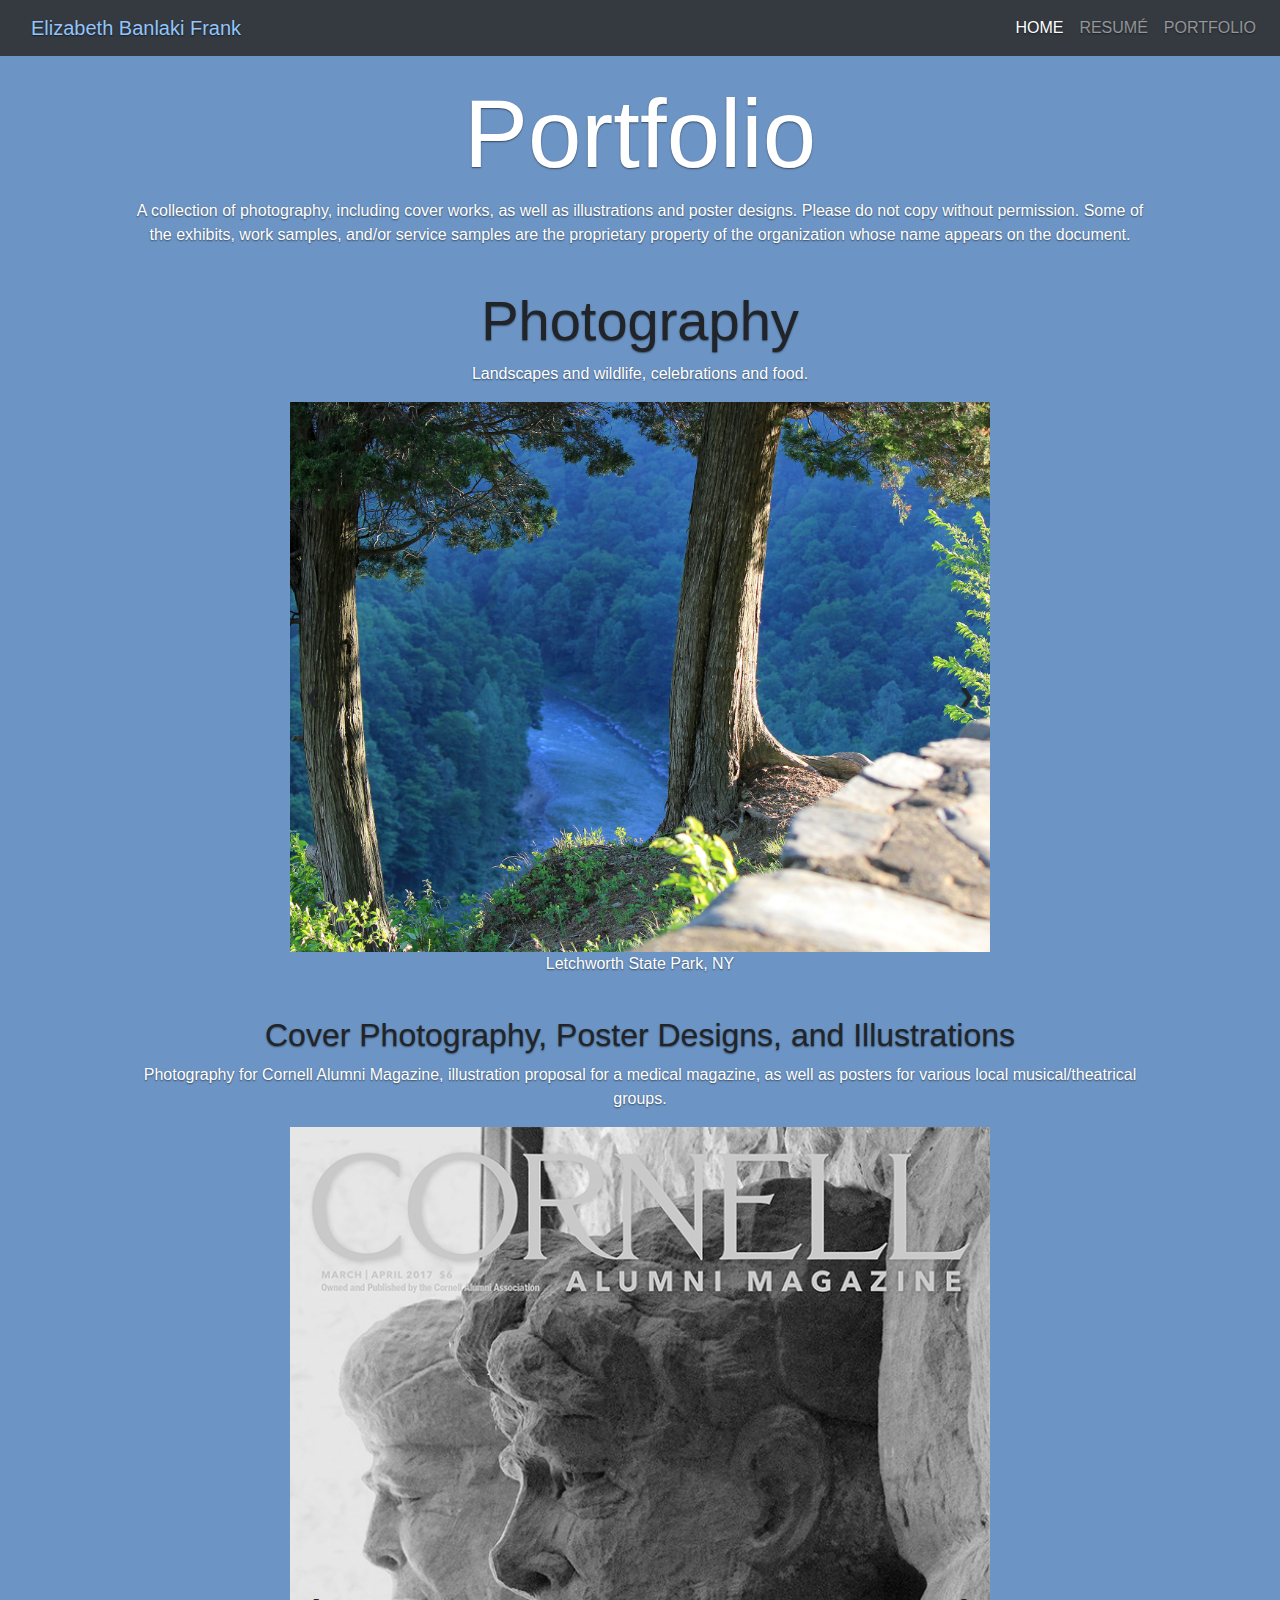
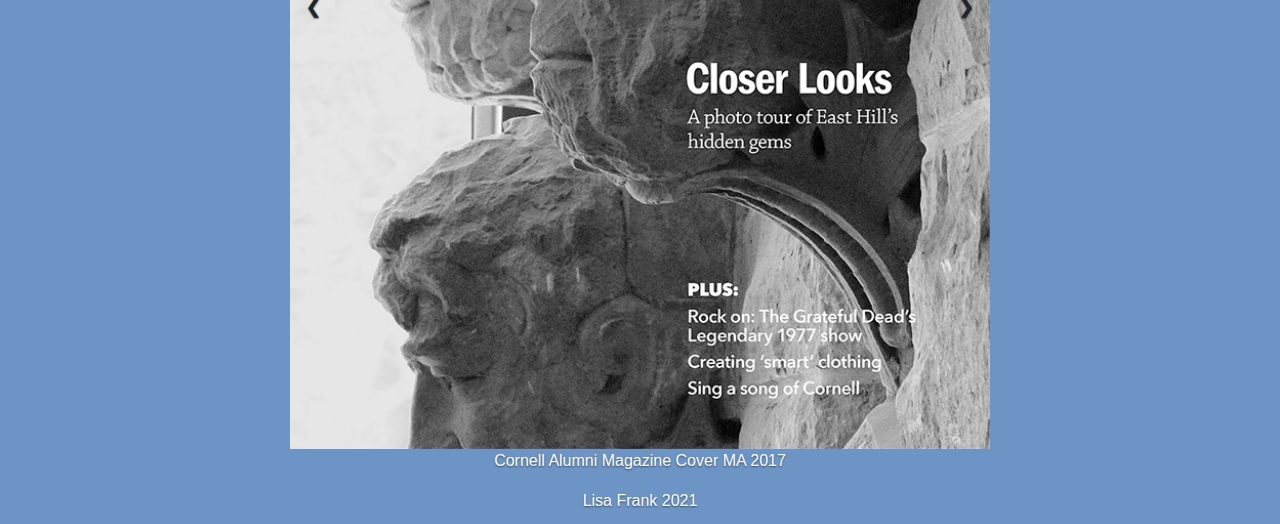
==== portfolio.html @ d2dca25c "Add files via upload" ====
<!doctype html>
<html lang="en">
  <head>
    <meta charset="utf-8">
    <meta name="viewport" content="width=device-width, initial-scale=1">
    <meta name="description" content="">
    
    <title>Elizabeth Frank Portfolio</title>


 <!-- Slideshow container -->
<style>

* {box-sizing: border-box}
.mySlides1, .mySlides2 {display: none}
img {vertical-align: middle;}

/* Slideshow container */
.slideshow-container {
  max-width: 700px;
  position: relative;
  margin: auto;
}

/* Next & previous buttons. Added the webkit etc. at the bottom as requested by validator. */
.prev, .next {
  cursor: pointer;
  position: absolute;
  top: 50%;
  width: auto;
  padding: 16px;
  margin-top: -22px;
  color: white;
  font-weight: bold;
  font-size: 18px;
  transition: 0.6s ease;
  border-radius: 0 3px 3px 0;
  
  -moz-user-select: none;
  -webkit-user-select: none;
  -ms-user-select: none;
  user-select: none;


}

/* Position the "next button" to the right */
.next {
  right: 0;
  border-radius: 3px 0 0 3px;
}

/* On hover, add a grey background color */
.prev:hover, .next:hover {
  background-color: #f1f1f1;
  color: black;
}


/* Caption text */
.text {
  color: #f2f2f2;
  font-size: 15px;
  padding: 8px 12px;
  position: absolute;
  bottom: 8px;
  width: 100%;
  text-align: center;

}

/* Number text (1/3 etc) */
.numbertext {
  color: #f2f2f2;
  font-size: 12px;
  padding: 8px 12px;
  position: absolute;
  top: 0;
}






body {
  margin: 0;
  font-family: Arial, Helvetica, sans-serif;
  background: rgba(29,91,165,.65) !important; 

}

</style>  




<!-- from Bootstrap elements page: Cover Template · Bootstrap v5.1 -->

<link href="https://cdn.jsdelivr.net/npm/bootstrap@5.1.3/dist/css/bootstrap.min.css" rel="stylesheet" integrity="sha384-1BmE4kWBq78iYhFldvKuhfTAU6auU8tT94WrHftjDbrCEXSU1oBoqyl2QvZ6jIW3" crossorigin="anonymous">

<!-- is this a duplicate? --> 
<script src="https://cdn.jsdelivr.net/npm/bootstrap@5.1.3/dist/js/bootstrap.bundle.min.js" integrity="sha384-ka7Sk0Gln4gmtz2MlQnikT1wXgYsOg+OMhuP+IlRH9sENBO0LRn5q+8nbTov4+1p" crossorigin="anonymous"></script> 


  
<link rel="stylesheet" href=
"https://stackpath.bootstrapcdn.com/bootstrap/4.3.1/css/bootstrap.min.css">   

<link rel="canonical" href="https://getbootstrap.com/docs/5.1/examples/album/">
 




    <!-- Bootstrap core CSS -->

<link href="css/navbar.css" rel="stylesheet">  
<link href="css/cover.css" rel="stylesheet">  
</head>



<body>

<main>

<nav class="navbar navbar-custom navbar-expand-lg navbar-dark bg-dark" aria-label="Site Navbar">
    <div class="container">  
      <a class="navbar-brand" href="#">Elizabeth Banlaki Frank</a>
      <button class="navbar-toggler" type="button" data-bs-toggle="collapse" data-bs-target="#navbarsExample07" aria-controls="navbarsExample07" aria-expanded="false" aria-label="Toggle navigation">
        <span class="navbar-toggler-icon"></span>
      </button>
</div>
      <div class="collapse navbar-collapse" id="navbarsExample07">
        <ul class="navbar-nav me-auto mb-2 mb-lg-0">
          <li class="nav-item">
            <a class="nav-link active" aria-current="page" href="index.html">HOME</a>
          </li>
          <li class="nav-item">
            <a class="nav-link" href="resume.html">RESUMÉ</a>
          </li>

          <li class="nav-item">
            <a class="nav-link" href="portfolio.html">PORTFOLIO</a>
          </li>
        </ul>
      
    </div>
   </nav>







<!-- code for slideshow from w3schools. I loaded different pictures, as well as adding more images than the 3 slide template. -->


<h1 style="text-align:center">Portfolio</h1>
<p>A collection of photography, including cover works, as well as illustrations and poster designs. Please do not copy without permission. Some of the exhibits, work samples, and/or service samples are the proprietary property of the organization whose name appears on the document.</p>

<br/>

<h2 style="text-align:center">Photography</h2>
<p>Landscapes and wildlife, celebrations and food.</p>


<div class="slideshow-container">
  <div class="mySlides1">
    <img src="assets/img/1637Letchworth5x3.jpg" style="width:100%" alt="image">
    <p>Letchworth State Park, NY</p>
  </div>

  <div class="mySlides1">
    <img src="assets/img/6718Fog.jpeg" style="width:100%" alt="image">
    <p>Caswell Fog</p>
  </div>

  <div class="mySlides1">
    <img src="assets/img/Ducklings.jpg" style="width:100%" alt="image">
    <p>Ducklings</p>
  </div>

  <div class="mySlides1">
    <img src="assets/img/bigpic.jpg" style="width:100%" alt="image">
    <p>Dragon Day, Cornell, featured in an issue of Cornell Alumni Magazine</p>
  </div>

  <div class="mySlides1">
    <img src="assets/img/DragonGirl139856.jpg" style="width:100%" alt="image">
    <p>Dragon Girl, Cornell Dragon Day</p>
  </div>

  <div class="mySlides1">
    <img src="assets/img/Buds042113.jpg" style="width:100%" alt="image">
    <p>Spring Buds</p>
  </div>

  <div class="mySlides1">
    <img src="assets/img/1229ADWhitehousemoon.jpg" style="width:100%" alt="image">
    <p>A D White house, Cornell Campus</p>
  </div>

   <div class="mySlides1">
    <img src="assets/img/FoxKit.jpg" style="width:100%" alt="image">
    <p>Fox Kit</p>
  </div>

   <div class="mySlides1">
    <img src="assets/img/Tree.jpg" style="width:100%" alt="image">
    <p>Harkness State Park, CT</p>
  </div>

  <div class="mySlides1">
    <img src="assets/img/Dolly3.jpg" style="width:100%" alt="image">
    <p>"Dolly 3"</p>
  </div>

   <div class="mySlides1">
    <img src="assets/img/Bunny.jpg" style="width:100%" alt="image">
    <p>Bunny</p>
  </div>

  <div class="mySlides1">
    <img src="assets/img/flowerschurchwindow_9408.jpg" style="width:100%" alt="image">
    <p>Spring Window</p>
  </div>

  <div class="mySlides1">
    <img src="assets/img/redwhitebleuwine.jpg" style="width:100%" alt="photo">
    <p>Featured in Wine and Cheese Section of Cornell Alumni Magazine</p>
  </div>


  <div class="mySlides1">
    <img src="assets/img/WeeStinkyCorpsePlant7984.jpg" style="width:100%" alt="photo">
    <p>"Wee Stinky" (Titan Arum, Corpse Plant) featured in Cornell Alumni Magazine</p>
  </div>

  <a class="prev" onclick="plusSlides(-1, 0)">&#10094;</a>
  <a class="next" onclick="plusSlides(1, 0)">&#10095;</a>
</div>

<br/>

<h3 style="text-align:center">Cover Photography, Poster Designs, and Illustrations</h3>
<p>Photography for Cornell Alumni Magazine, illustration proposal for a medical magazine, as well as posters for various local musical/theatrical groups.</p>

<div class="slideshow-container">
  <div class="mySlides2">
    <img src="assets/img/MA17Cover.jpg" style="width:100%" alt="photo">
    <p>Cornell Alumni Magazine Cover MA 2017</p>
  </div>

  <div class="mySlides2">
    <img src="assets/img/WCMCovermicrobestestd.jpg" style="width:100%" alt="photo">
   <p>Illustration for potential cover for Cornell Weill Medicine</p>
</div>

   <div class="mySlides2">
    <img src="assets/img/SO12Cover.jpg" style="width:100%" alt="photo">
    <p>Cornell Alumni Magazine Cover SO 2012</p>
  </div>

  <div class="mySlides2">
    <img src="assets/img/JA14Cover.jpg" style="width:100%" alt="photo">
    <p>Cornell Alumni Magazine Cover JA 2014</p>
  </div>

  <div class="mySlides2">
    <img src="assets/img/SO14Cover.jpg" style="width:100%" alt="photo">
    <p>Cornell Alumni Magazine Cover SO 2014</p>
  </div>

  <div class="mySlides2">
    <img src="assets/img/Candide.jpg" style="width:100%" alt="photo">
    <p>Candide Poster for Ithaca Savoyards</p>
  </div>

  <div class="mySlides2">
    <img src="assets/img/maizePoster.jpg" style="width:100%" alt="photo">
    <p>Maize Play Poster</p>
  </div>

<div class="mySlides2">
    <img src="assets/img/Scotland.jpg" style="width:100%" alt="photo">
    <p>Cayuga Vocal Ensemble Scottish Concert Poster</p>
  </div>

  <div class="mySlides2">
    <img src="assets/img/IsntItRomanticCVE.jpg" style="width:100%" alt="photo">
    <p>Cayuga Vocal Ensemble Concert Poster</p>
  </div>

  <div class="mySlides2">
    <img src="assets/img/feastofCarols.jpg" style="width:100%" alt="photo">
    <p>Syracuse Vocal Ensemble Seasonal Concert Poster</p>
  </div>

  
  <a class="prev" onclick="plusSlides(-1, 1)">&#10094;</a>
  <a class="next" onclick="plusSlides(1, 1)">&#10095;</a>
</div>

<script>
var slideIndex = [1,1];
var slideId = ["mySlides1", "mySlides2"]
showSlides(1, 0);
showSlides(1, 1);

function plusSlides(n, no) {
  showSlides(slideIndex[no] += n, no);
}

function showSlides(n, no) {
  var i;
  var x = document.getElementsByClassName(slideId[no]);
  if (n > x.length) {slideIndex[no] = 1}    
  if (n < 1) {slideIndex[no] = x.length}
  for (i = 0; i < x.length; i++) {
     x[i].style.display = "none";  
  }
  x[slideIndex[no]-1].style.display = "block";  
}
</script>

</main>



<footer class="sticky_footer">
    Lisa Frank 2021
  </footer>


<script src="https://code.jquery.com/jquery-3.2.1.slim.min.js"></script>
<script src="https://cdnjs.cloudflare.com/ajax/libs/popper.js/1.12.9/umd/popper.min.js"></script>
<script src="https://maxcdn.bootstrapcdn.com/bootstrap/4.0.0/js/bootstrap.min.js"></script>




    <script src="js/bootstrap.bundle.min.js" integrity="sha384-ka7Sk0Gln4gmtz2MlQnikT1wXgYsOg+OMhuP+IlRH9sENBO0LRn5q+8nbTov4+1p" crossorigin="anonymous"></script>

      



  </body>
</html>
---- css/navbar.css ----
body {
  padding-bottom: 20px;
}



.navbar {
  margin-bottom: 20px;
  background-color: "#4A6FA5"; 
  
}


.navbar-custom {
    background-color: #FFFFFF; 
    

}


/* changed the color to be brighter pre-hover */

.navbar-custom .navbar-brand,
        .navbar-custom .navbar-text {
            color: rgba(146,197,252,2);
        }

.footer, .push {
    height:  25px;
    text-align: left;
    margin: 20x;
    padding-left: 20px;

}

.sticky_footer {
    height:  15px;
    text-align: center;
    color: #ffffff;
}
---- css/cover.css ----
/*
 * Globals
 */


/* Custom default button */
.btn-secondary,
.btn-secondary:hover,
.btn-secondary:focus {
  color: #333;
  text-shadow: none; /* Prevent inheritance from `body` */
}


/*
 * Base structure
 */

body {
  text-shadow: 0 .05rem .1rem rgba(0, 0, 0, .5);
  /* box-shadow: inset 0 0 5rem rgba(0, 0, 0, .5); */
}

.cover-container {
  max-width: 42em;
}


/*
 * Header
 */

.nav-masthead .nav-link {
  padding: .25rem 0;
  font-weight: 700;
  color: rgba(255, 255, 255, .5);
  background-color: transparent;
  border-bottom: .25rem solid transparent;
}

.nav-masthead .nav-link:hover,
.nav-masthead .nav-link:focus {
  border-bottom-color: rgba(255, 255, 255, .25);
}

.nav-masthead .nav-link + .nav-link {
  margin-left: 1rem;
}

.nav-masthead .active {
  color: #fff;
  border-bottom-color: #fff;
}


h1, .h1 {
  font-size: calc(1.725rem + 5.7vw);
  color: #ffffff;
}
@media (min-width: 1200px) {
  h1, .h1 {
    font-size: 6rem;
  }
}

h2, .h2 {
  font-size: calc(1.475rem + 2.7vw);
}
@media (min-width: 1200px) {
  h2, .h2 {
    font-size: 3.5rem;
  }
}

h3, .h3 {
  font-size: calc(1.325rem + 0.9vw);
}
@media (min-width: 1200px) {
  h3, .h3 {
    font-size: 2rem;
  }
}

h4, .h4 {
  font-size: calc(1.275rem + 0.3vw);
}
@media (min-width: 1200px) {
  h4, .h4 {
    font-size: 1.5rem;
  }
}

h5, .h5 {
  font-size: 1.25rem;
}

h6, .h6 {
  font-size: 1rem;
}

p {
  margin-top: 0;
  margin-bottom: 1rem;
  color: #ffffff;
  text-align: center;
  margin-left: 10%;
  margin-right: 10%;
}
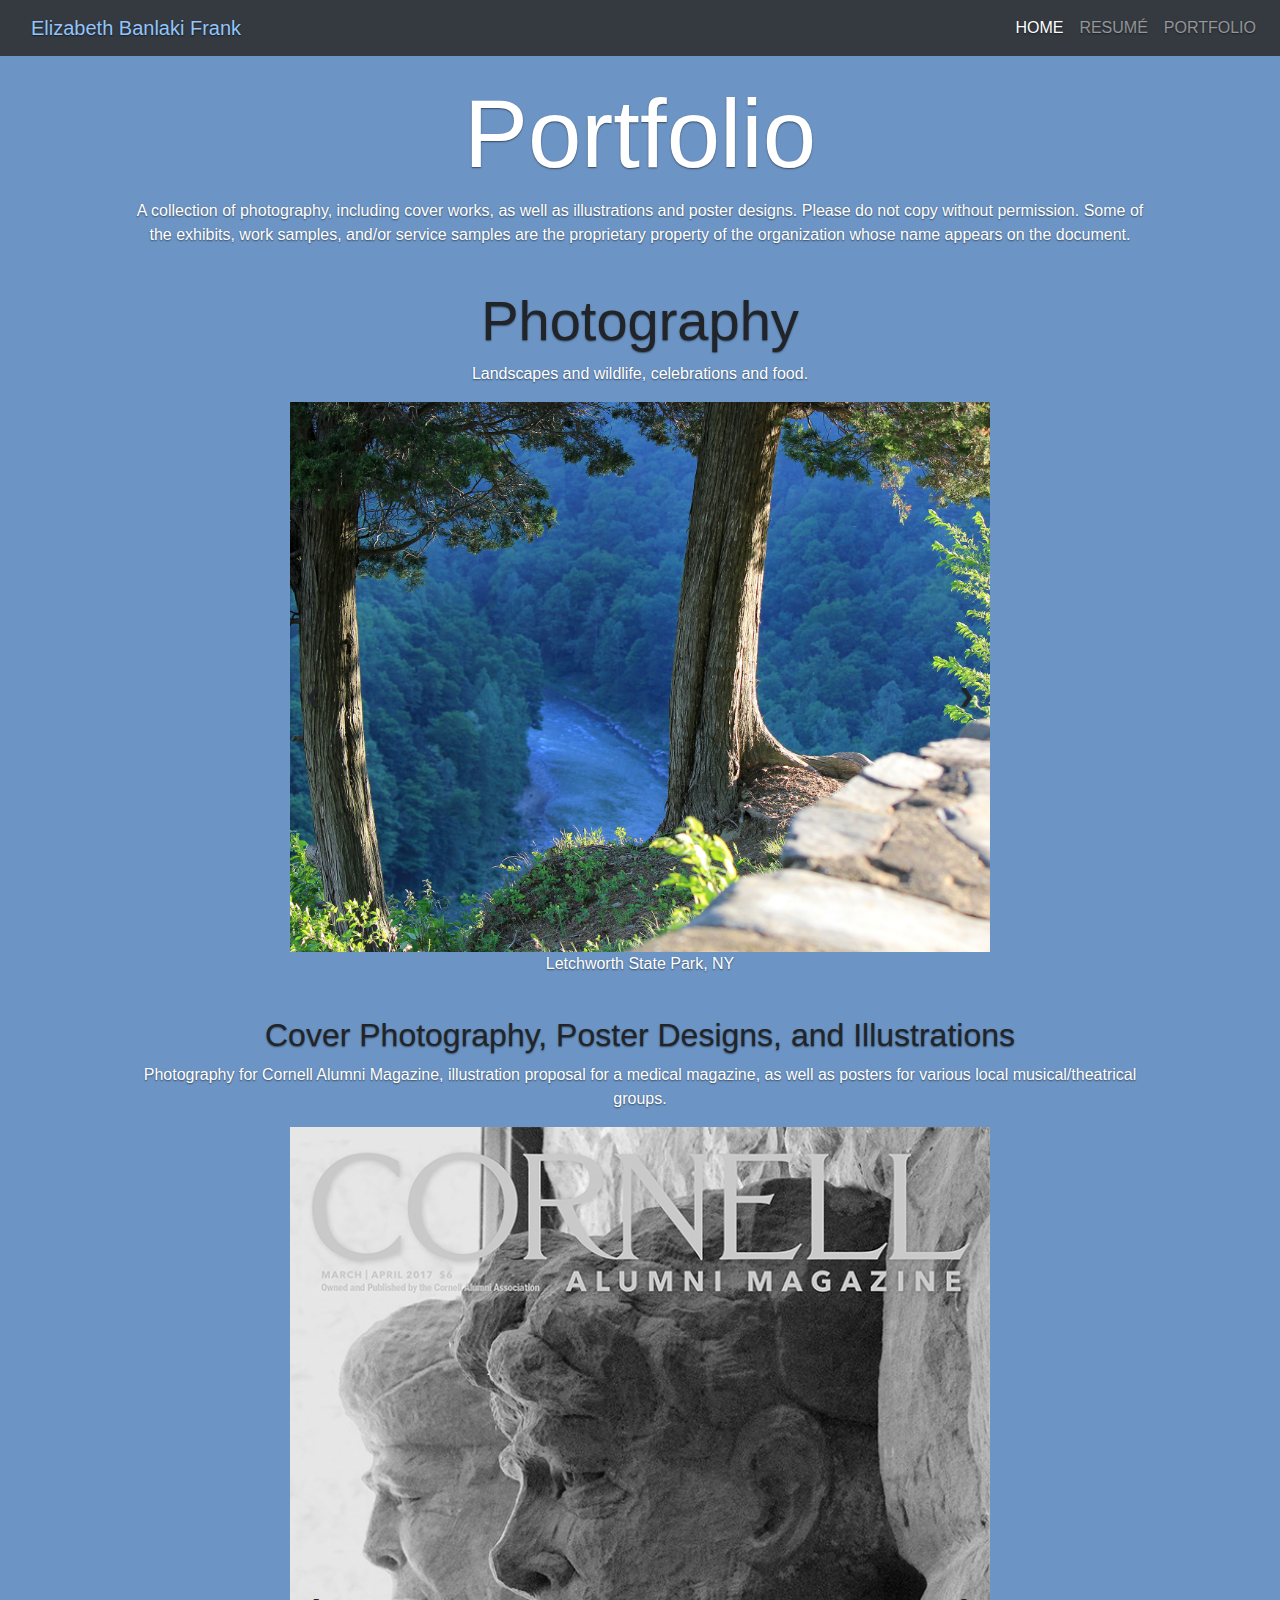
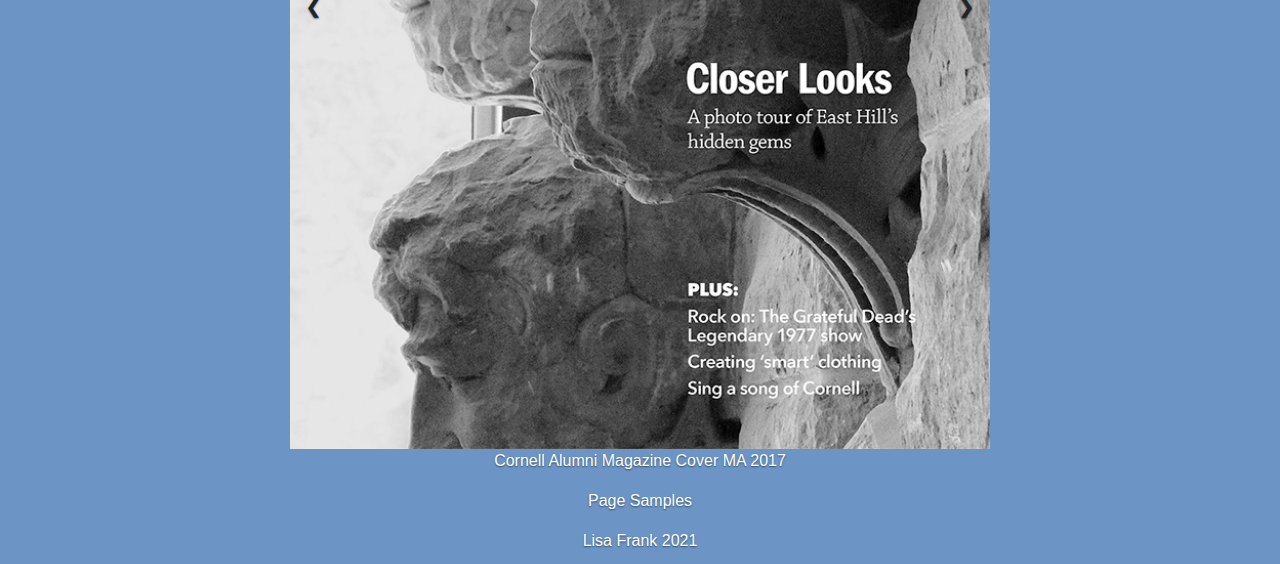
==== commit 9c73dea8: "Add files via upload" ====
--- a/portfolio.html
+++ b/portfolio.html
@@ -169,73 +169,73 @@
 
 <div class="slideshow-container">
   <div class="mySlides1">
-    <img src="assets/img/1637Letchworth5x3.jpg" style="width:100%" alt="image">
+    <img src="assets/img/1637Letchworth5x3.jpg" style="width:100%" alt="Cliffside Park">
     <p>Letchworth State Park, NY</p>
   </div>
 
   <div class="mySlides1">
-    <img src="assets/img/6718Fog.jpeg" style="width:100%" alt="image">
+    <img src="assets/img/6718Fog.jpeg" style="width:100%" alt="foggy road">
     <p>Caswell Fog</p>
   </div>
 
   <div class="mySlides1">
-    <img src="assets/img/Ducklings.jpg" style="width:100%" alt="image">
+    <img src="assets/img/Ducklings.jpg" style="width:100%" alt="baby ducks in a row">
     <p>Ducklings</p>
   </div>
 
   <div class="mySlides1">
-    <img src="assets/img/bigpic.jpg" style="width:100%" alt="image">
+    <img src="assets/img/bigpic.jpg" style="width:100%" alt="students celebrating">
     <p>Dragon Day, Cornell, featured in an issue of Cornell Alumni Magazine</p>
   </div>
 
   <div class="mySlides1">
-    <img src="assets/img/DragonGirl139856.jpg" style="width:100%" alt="image">
+    <img src="assets/img/DragonGirl139856.jpg" style="width:100%" alt="child in costume">
     <p>Dragon Girl, Cornell Dragon Day</p>
   </div>
 
   <div class="mySlides1">
-    <img src="assets/img/Buds042113.jpg" style="width:100%" alt="image">
+    <img src="assets/img/Buds042113.jpg" style="width:100%" alt="flowers">
     <p>Spring Buds</p>
   </div>
 
   <div class="mySlides1">
-    <img src="assets/img/1229ADWhitehousemoon.jpg" style="width:100%" alt="image">
+    <img src="assets/img/1229ADWhitehousemoon.jpg" style="width:100%" alt="rooftop and moon">
     <p>A D White house, Cornell Campus</p>
   </div>
 
    <div class="mySlides1">
-    <img src="assets/img/FoxKit.jpg" style="width:100%" alt="image">
+    <img src="assets/img/FoxKit.jpg" style="width:100%" alt="foxling">
     <p>Fox Kit</p>
   </div>
 
    <div class="mySlides1">
-    <img src="assets/img/Tree.jpg" style="width:100%" alt="image">
+    <img src="assets/img/Tree.jpg" style="width:100%" alt="giant tree">
     <p>Harkness State Park, CT</p>
   </div>
 
   <div class="mySlides1">
-    <img src="assets/img/Dolly3.jpg" style="width:100%" alt="image">
+    <img src="assets/img/Dolly3.jpg" style="width:100%" alt="three sheep">
     <p>"Dolly 3"</p>
   </div>
 
    <div class="mySlides1">
-    <img src="assets/img/Bunny.jpg" style="width:100%" alt="image">
+    <img src="assets/img/Bunny.jpg" style="width:100%" alt="rabbit">
     <p>Bunny</p>
   </div>
 
   <div class="mySlides1">
-    <img src="assets/img/flowerschurchwindow_9408.jpg" style="width:100%" alt="image">
+    <img src="assets/img/flowerschurchwindow_9408.jpg" style="width:100%" alt="window with flowers">
     <p>Spring Window</p>
   </div>
 
   <div class="mySlides1">
-    <img src="assets/img/redwhitebleuwine.jpg" style="width:100%" alt="photo">
+    <img src="assets/img/redwhitebleuwine.jpg" style="width:100%" alt="tableau of food and drink">
     <p>Featured in Wine and Cheese Section of Cornell Alumni Magazine</p>
   </div>
 
 
   <div class="mySlides1">
-    <img src="assets/img/WeeStinkyCorpsePlant7984.jpg" style="width:100%" alt="photo">
+    <img src="assets/img/WeeStinkyCorpsePlant7984.jpg" style="width:100%" alt="giant plant">
     <p>"Wee Stinky" (Titan Arum, Corpse Plant) featured in Cornell Alumni Magazine</p>
   </div>
 
@@ -250,52 +250,52 @@
 
 <div class="slideshow-container">
   <div class="mySlides2">
-    <img src="assets/img/MA17Cover.jpg" style="width:100%" alt="photo">
+    <img src="assets/img/MA17Cover.jpg" style="width:100%" alt="scultpures in mag">
     <p>Cornell Alumni Magazine Cover MA 2017</p>
   </div>
 
   <div class="mySlides2">
-    <img src="assets/img/WCMCovermicrobestestd.jpg" style="width:100%" alt="photo">
+    <img src="assets/img/WCMCovermicrobestestd.jpg" style="width:100%" alt="medicine drawing">
    <p>Illustration for potential cover for Cornell Weill Medicine</p>
 </div>
 
    <div class="mySlides2">
-    <img src="assets/img/SO12Cover.jpg" style="width:100%" alt="photo">
+    <img src="assets/img/SO12Cover.jpg" style="width:100%" alt="Ezra Sculture">
     <p>Cornell Alumni Magazine Cover SO 2012</p>
   </div>
 
   <div class="mySlides2">
-    <img src="assets/img/JA14Cover.jpg" style="width:100%" alt="photo">
+    <img src="assets/img/JA14Cover.jpg" style="width:100%" alt="People climbing on a sculpture">
     <p>Cornell Alumni Magazine Cover JA 2014</p>
   </div>
 
   <div class="mySlides2">
-    <img src="assets/img/SO14Cover.jpg" style="width:100%" alt="photo">
+    <img src="assets/img/SO14Cover.jpg" style="width:100%" alt="campus buildings">
     <p>Cornell Alumni Magazine Cover SO 2014</p>
   </div>
 
   <div class="mySlides2">
-    <img src="assets/img/Candide.jpg" style="width:100%" alt="photo">
+    <img src="assets/img/Candide.jpg" style="width:100%" alt="cast photo for advertising">
     <p>Candide Poster for Ithaca Savoyards</p>
   </div>
 
   <div class="mySlides2">
-    <img src="assets/img/maizePoster.jpg" style="width:100%" alt="photo">
+    <img src="assets/img/maizePoster.jpg" style="width:100%" alt="corn photo">
     <p>Maize Play Poster</p>
   </div>
 
 <div class="mySlides2">
-    <img src="assets/img/Scotland.jpg" style="width:100%" alt="photo">
+    <img src="assets/img/Scotland.jpg" style="width:100%" alt="Highlands of Scotland">
     <p>Cayuga Vocal Ensemble Scottish Concert Poster</p>
   </div>
 
   <div class="mySlides2">
-    <img src="assets/img/IsntItRomanticCVE.jpg" style="width:100%" alt="photo">
+    <img src="assets/img/IsntItRomanticCVE.jpg" style="width:100%" alt="Rose">
     <p>Cayuga Vocal Ensemble Concert Poster</p>
   </div>
 
   <div class="mySlides2">
-    <img src="assets/img/feastofCarols.jpg" style="width:100%" alt="photo">
+    <img src="assets/img/feastofCarols.jpg" style="width:100%" alt="Christmas Cookies">
     <p>Syracuse Vocal Ensemble Seasonal Concert Poster</p>
   </div>
 
@@ -326,6 +326,9 @@
 }
 </script>
 
+
+<a href="assets/img/NotesSamplex.pdf"><p align=center text-color="white" text-decoration="none">Page Samples</p></a>
+
 </main>
 
 
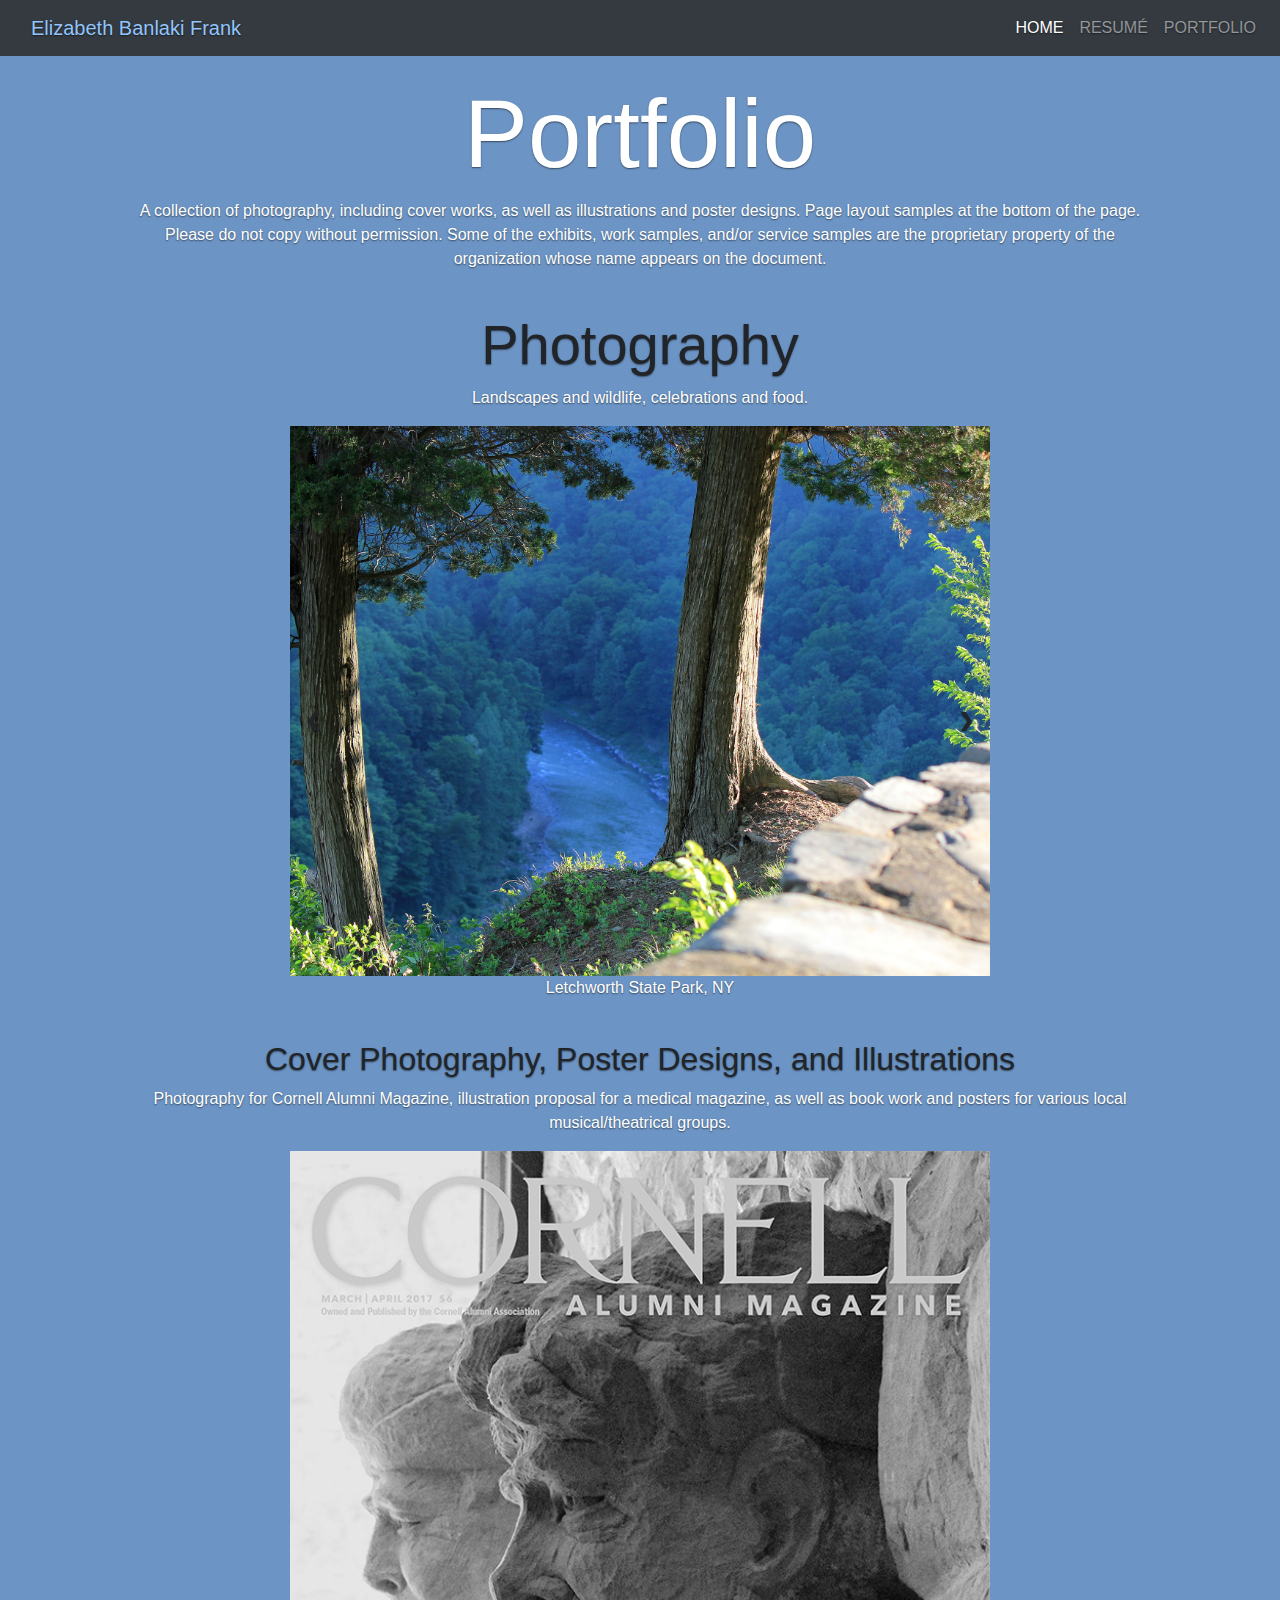
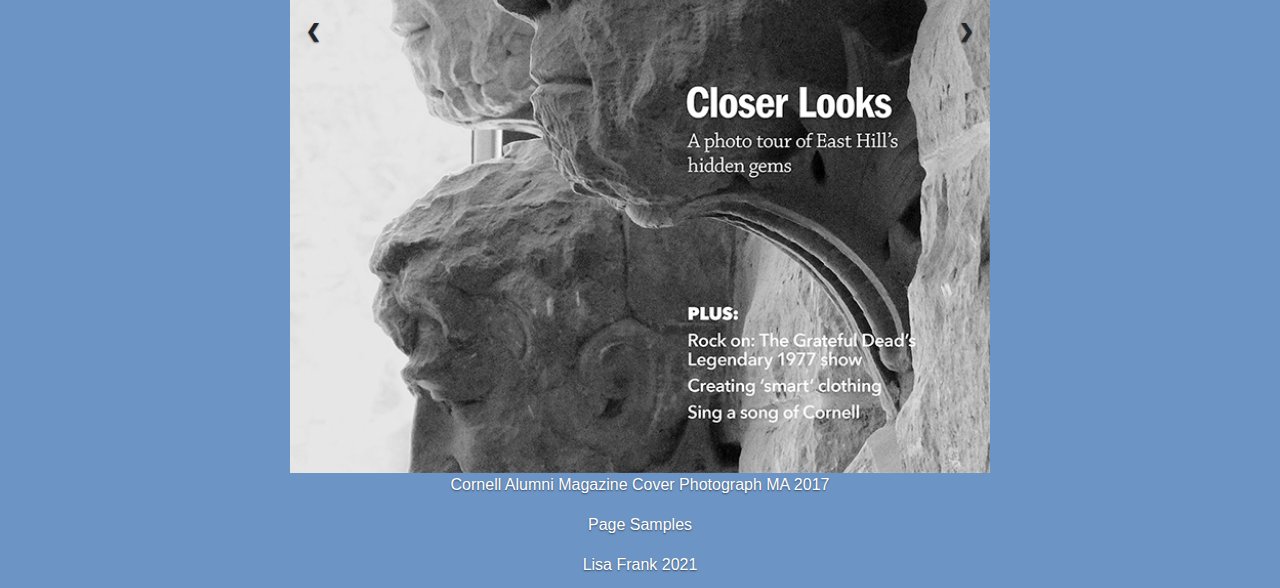
==== commit 5ff78fc7: "Add files via upload" ====
--- a/portfolio.html
+++ b/portfolio.html
@@ -159,7 +159,7 @@
 
 
 <h1 style="text-align:center">Portfolio</h1>
-<p>A collection of photography, including cover works, as well as illustrations and poster designs. Please do not copy without permission. Some of the exhibits, work samples, and/or service samples are the proprietary property of the organization whose name appears on the document.</p>
+<p>A collection of photography, including cover works, as well as illustrations and poster designs. Page layout samples at the bottom of the page. Please do not copy without permission. Some of the exhibits, work samples, and/or service samples are the proprietary property of the organization whose name appears on the document.</p>
 
 <br/>
 
@@ -215,7 +215,7 @@
 
   <div class="mySlides1">
     <img src="assets/img/Dolly3.jpg" style="width:100%" alt="three sheep">
-    <p>"Dolly 3"</p>
+    <p>"Dolly 3," winner of Cornell Pawprints photo contest</p>
   </div>
 
    <div class="mySlides1">
@@ -230,7 +230,7 @@
 
   <div class="mySlides1">
     <img src="assets/img/redwhitebleuwine.jpg" style="width:100%" alt="tableau of food and drink">
-    <p>Featured in Wine and Cheese Section of Cornell Alumni Magazine</p>
+    <p>Photo Featured in Wine and Cheese Section of Cornell Alumni Magazine</p>
   </div>
 
 
@@ -246,12 +246,12 @@
 <br/>
 
 <h3 style="text-align:center">Cover Photography, Poster Designs, and Illustrations</h3>
-<p>Photography for Cornell Alumni Magazine, illustration proposal for a medical magazine, as well as posters for various local musical/theatrical groups.</p>
+<p>Photography for Cornell Alumni Magazine, illustration proposal for a medical magazine, as well as book work and posters for various local musical/theatrical groups.</p>
 
 <div class="slideshow-container">
   <div class="mySlides2">
     <img src="assets/img/MA17Cover.jpg" style="width:100%" alt="scultpures in mag">
-    <p>Cornell Alumni Magazine Cover MA 2017</p>
+    <p>Cornell Alumni Magazine Cover Photograph MA 2017</p>
   </div>
 
   <div class="mySlides2">
@@ -261,43 +261,56 @@
 
    <div class="mySlides2">
     <img src="assets/img/SO12Cover.jpg" style="width:100%" alt="Ezra Sculture">
-    <p>Cornell Alumni Magazine Cover SO 2012</p>
+    <p>Cornell Alumni Magazine Cover Photograph SO 2012</p>
   </div>
 
   <div class="mySlides2">
     <img src="assets/img/JA14Cover.jpg" style="width:100%" alt="People climbing on a sculpture">
-    <p>Cornell Alumni Magazine Cover JA 2014</p>
+    <p>Cornell Alumni Magazine Cover Photograph JA 2014</p>
   </div>
 
   <div class="mySlides2">
     <img src="assets/img/SO14Cover.jpg" style="width:100%" alt="campus buildings">
-    <p>Cornell Alumni Magazine Cover SO 2014</p>
+    <p>Cornell Alumni Magazine Cover Photograph SO 2014</p>
   </div>
 
   <div class="mySlides2">
     <img src="assets/img/Candide.jpg" style="width:100%" alt="cast photo for advertising">
-    <p>Candide Poster for Ithaca Savoyards</p>
+    <p>Candide Poster Design for Ithaca Savoyards</p>
   </div>
 
   <div class="mySlides2">
     <img src="assets/img/maizePoster.jpg" style="width:100%" alt="corn photo">
-    <p>Maize Play Poster</p>
+    <p>Maize Play Poster Design</p>
   </div>
 
 <div class="mySlides2">
     <img src="assets/img/Scotland.jpg" style="width:100%" alt="Highlands of Scotland">
-    <p>Cayuga Vocal Ensemble Scottish Concert Poster</p>
+    <p>Cayuga Vocal Ensemble Scottish Concert Poster Design</p>
   </div>
 
   <div class="mySlides2">
     <img src="assets/img/IsntItRomanticCVE.jpg" style="width:100%" alt="Rose">
-    <p>Cayuga Vocal Ensemble Concert Poster</p>
+    <p>Cayuga Vocal Ensemble Concert Poster Design</p>
+  </div>
+
+<div class="mySlides2">
+    <img src="assets/img/PerlPuzzleBook.jpg" style="width:100%" alt="Puzzles">
+    <p>Illustration and page layouts of published Puzzle Book</p>
+  </div>
+
+
+<div class="mySlides2">
+    <img src="assets/img/LaubachBook.jpg" style="width:100%" alt="Autobiography">
+    <p>Laubach Aubtobiography, for which I was responsible for page layout, print prodouction prep</p>
   </div>
 
   <div class="mySlides2">
     <img src="assets/img/feastofCarols.jpg" style="width:100%" alt="Christmas Cookies">
-    <p>Syracuse Vocal Ensemble Seasonal Concert Poster</p>
-  </div>
+    <p>Syracuse Vocal Ensemble Seasonal Concert Poster Design</p>
+  </div>
+
+
 
   
   <a class="prev" onclick="plusSlides(-1, 1)">&#10094;</a>
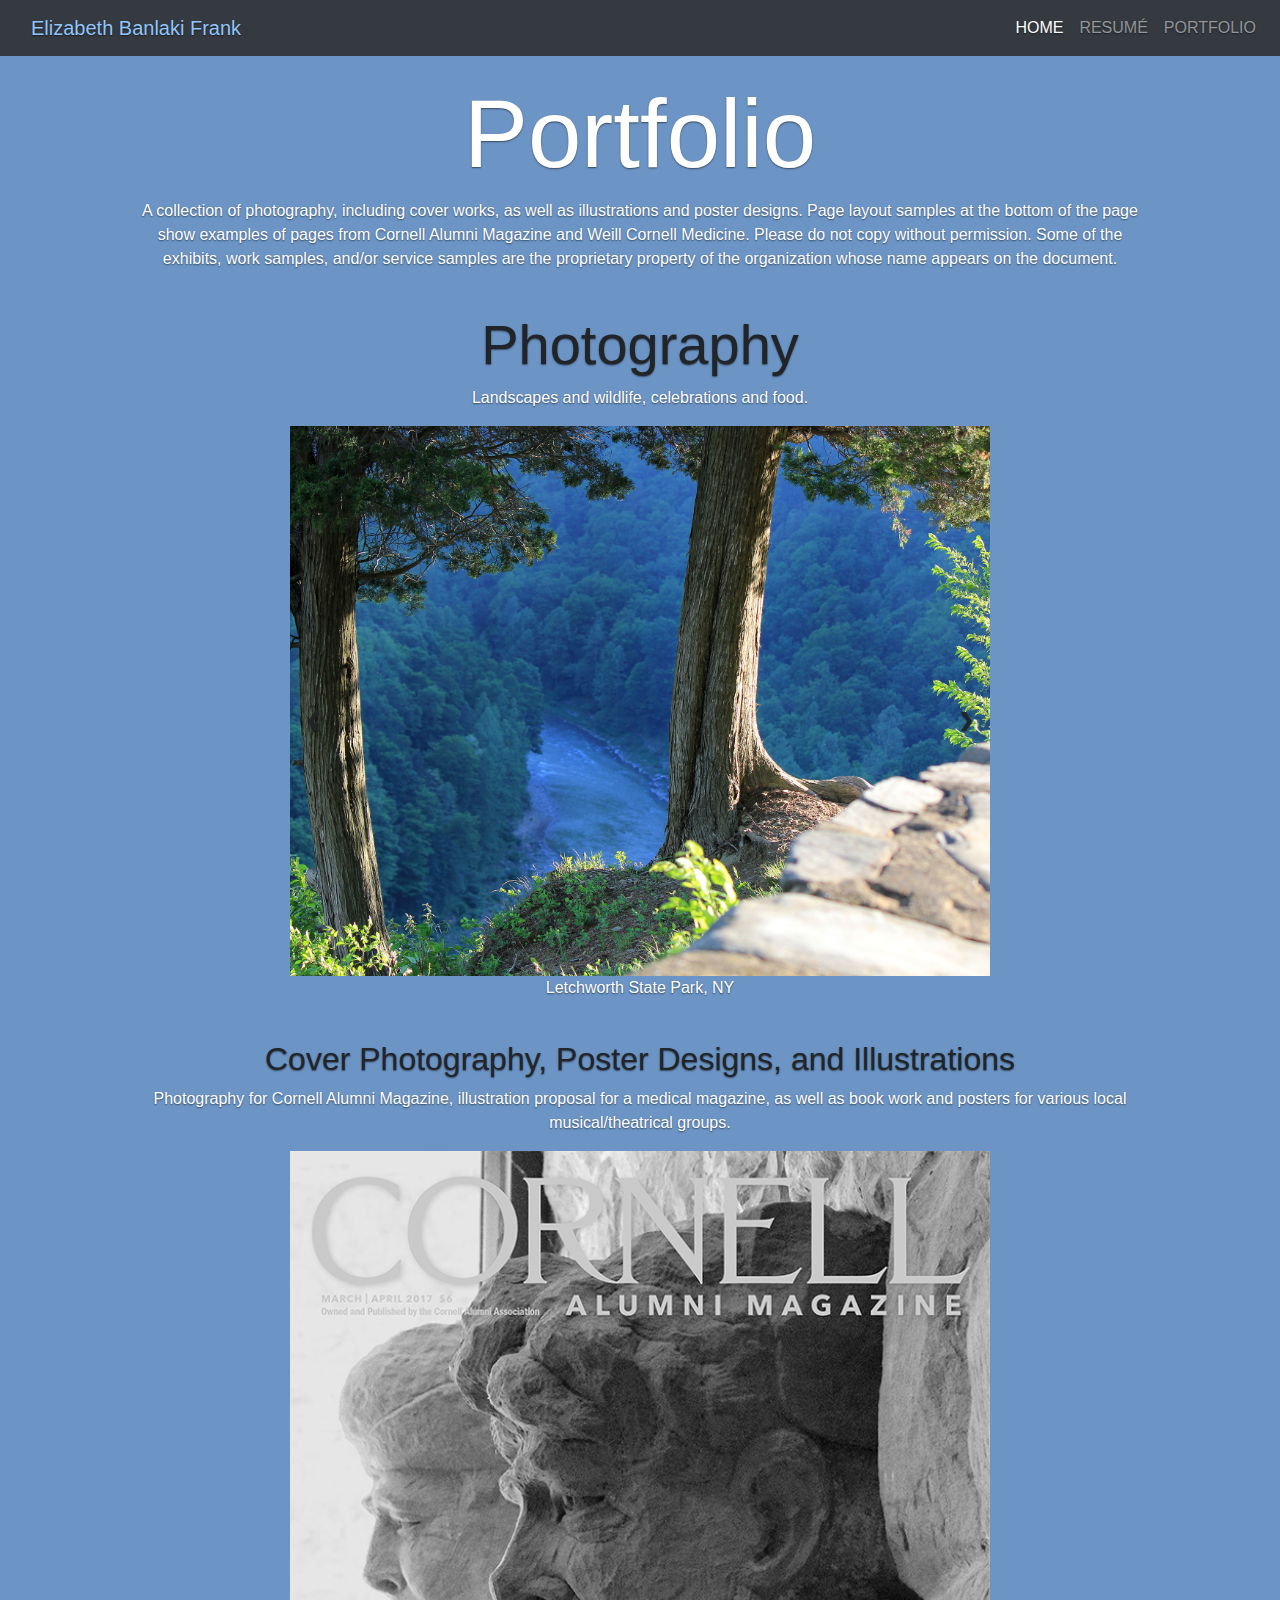
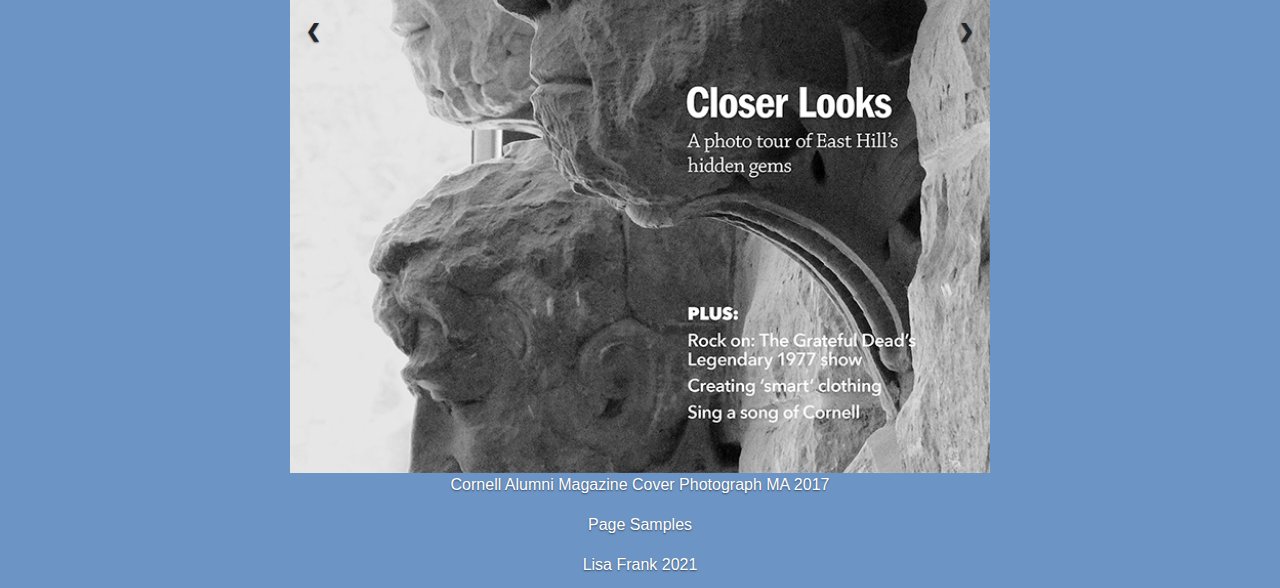
==== commit 9d2e9e8e: "Add files via upload" ====
--- a/portfolio.html
+++ b/portfolio.html
@@ -159,7 +159,7 @@
 
 
 <h1 style="text-align:center">Portfolio</h1>
-<p>A collection of photography, including cover works, as well as illustrations and poster designs. Page layout samples at the bottom of the page. Please do not copy without permission. Some of the exhibits, work samples, and/or service samples are the proprietary property of the organization whose name appears on the document.</p>
+<p>A collection of photography, including cover works, as well as illustrations and poster designs. Page layout samples at the bottom of the page show examples of pages from Cornell Alumni Magazine and Weill Cornell Medicine. Please do not copy without permission. Some of the exhibits, work samples, and/or service samples are the proprietary property of the organization whose name appears on the document.</p>
 
 <br/>
 
